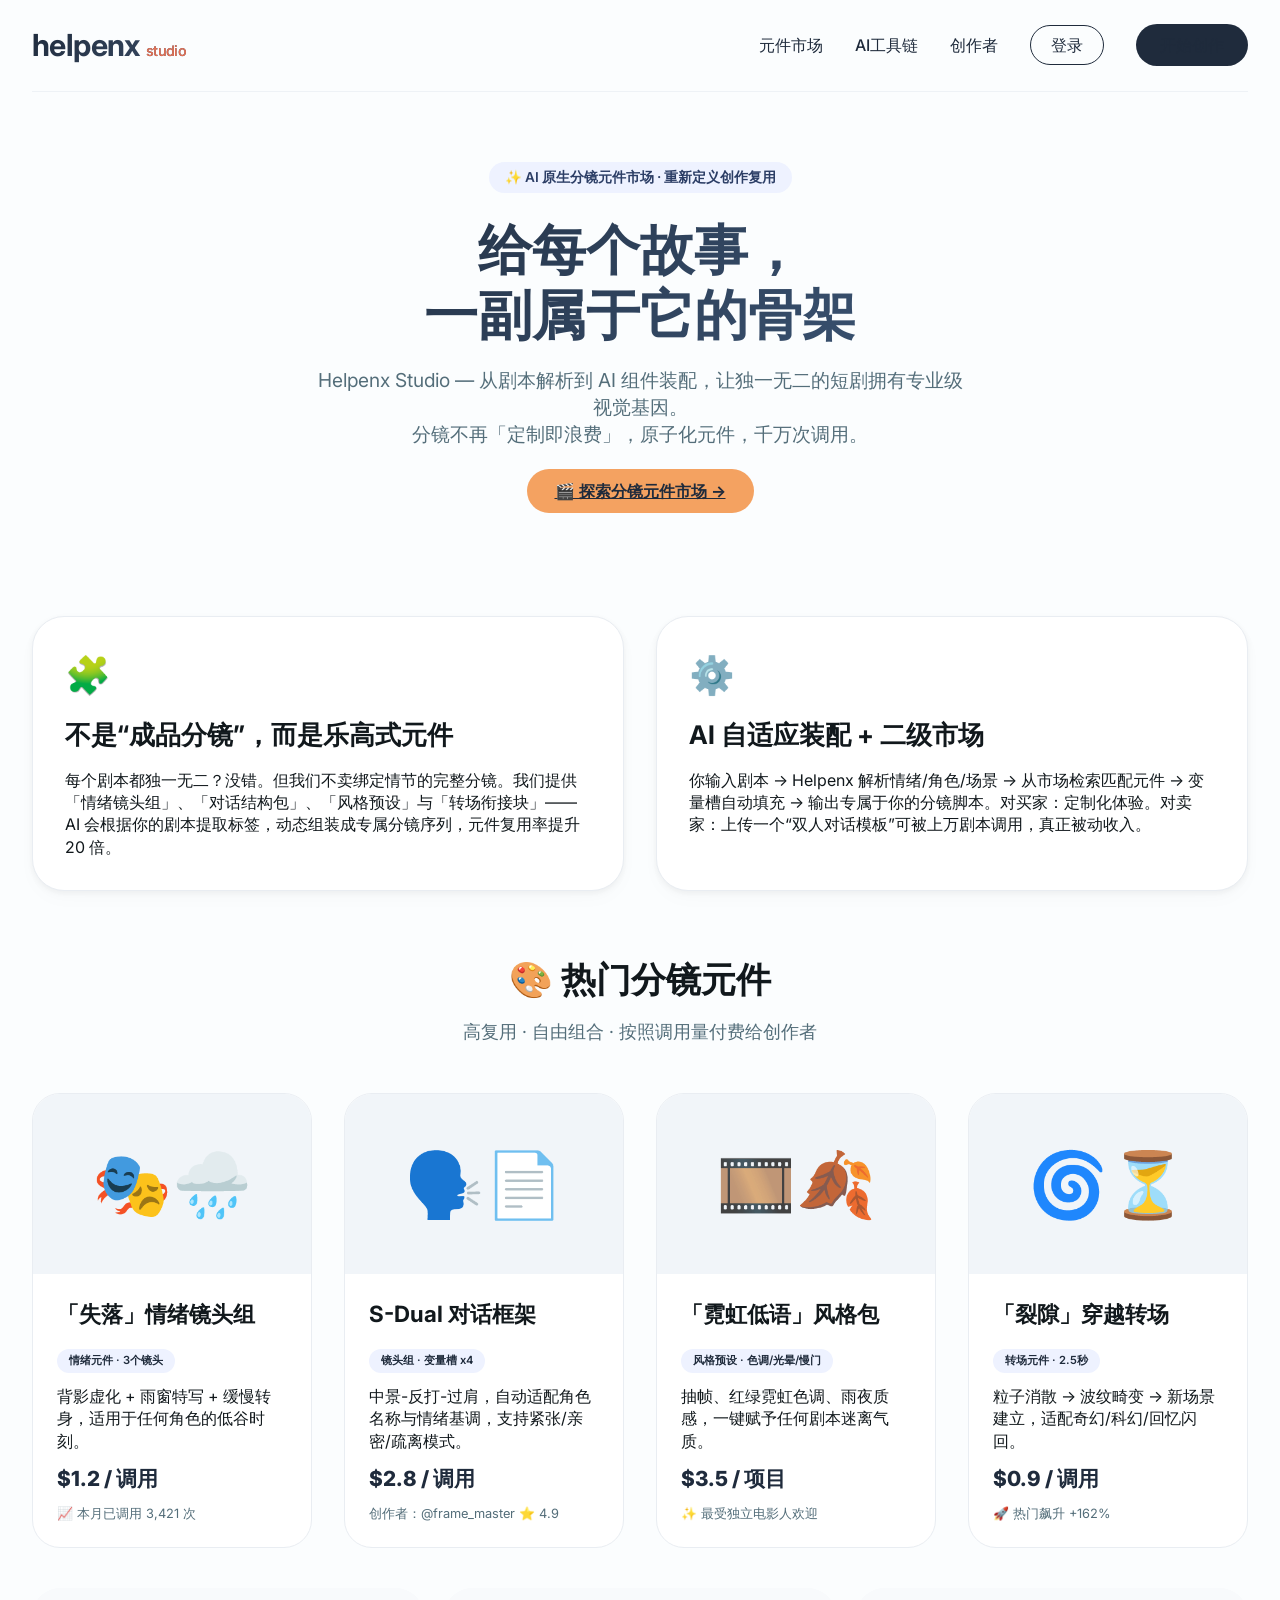
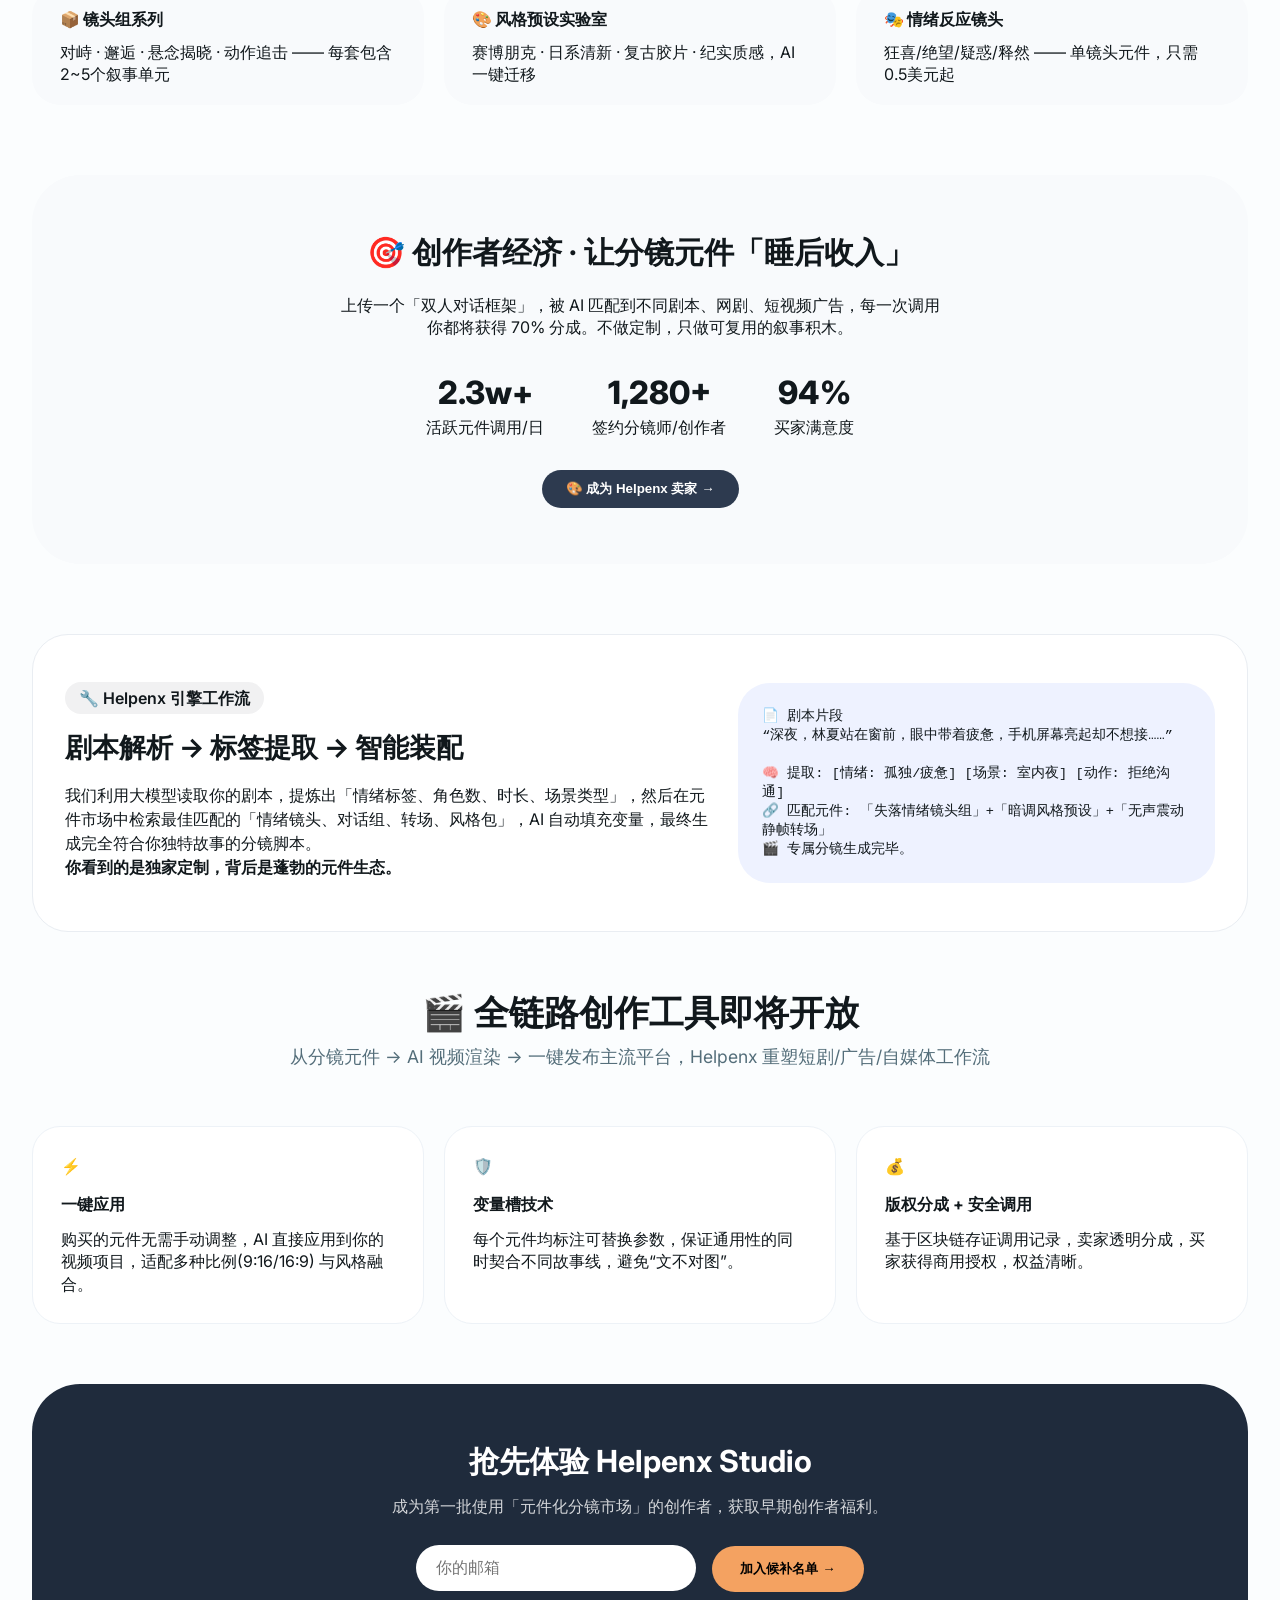
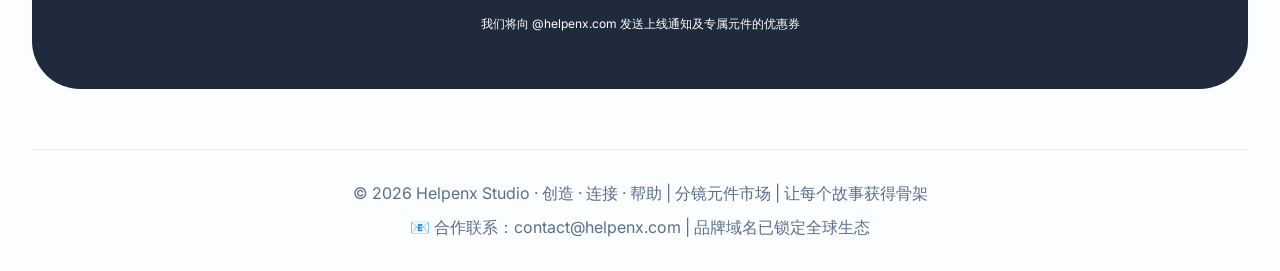
==== docs/index.html @ 822deff5 "重新布局" ====
<!DOCTYPE html>
<html lang="zh-CN">

<head>
    <meta charset="UTF-8">
    <meta name="viewport" content="width=device-width, initial-scale=1.0, viewport-fit=cover">
    <title>Helpenx Studio · 分镜元件市场 | AI视频全链路平台</title>
    <!-- Google Fonts & 简洁重置 -->
    <link
        href="https://fonts.googleapis.com/css2?family=Inter:opsz,wght@14..32,300;14..32,400;14..32,500;14..32,600;14..32,700;14..32,800&display=swap"
        rel="stylesheet">
    <style>
        * {
            margin: 0;
            padding: 0;
            box-sizing: border-box;
        }

        body {
            font-family: 'Inter', sans-serif;
            background-color: #fbfdfe;
            color: #11181c;
            line-height: 1.4;
            scroll-behavior: smooth;
        }

        /* 品牌色系: 深邃科技 + 亲和暖色点缀 */
        :root {
            --primary: #1f2b3c;
            /* 深岩蓝 - 稳重技术感 */
            --primary-light: #2d3a4f;
            --accent: #f4a261;
            /* 暖橙 - 帮助/创造力 */
            --accent-dark: #e76f51;
            --gray-bg: #f8fafc;
            --card-border: #e9edf2;
            --text-muted: #546e7a;
        }

        .container {
            max-width: 1280px;
            margin: 0 auto;
            padding: 0 32px;
        }

        /* header 导航 */
        .navbar {
            padding: 24px 0;
            display: flex;
            justify-content: space-between;
            align-items: center;
            flex-wrap: wrap;
            gap: 20px;
            border-bottom: 1px solid #eef2f6;
        }

        .logo h1 {
            font-size: 1.9rem;
            font-weight: 700;
            letter-spacing: -0.02em;
            background: linear-gradient(135deg, #1f2b3c 0%, #3a4c66 100%);
            background-clip: text;
            -webkit-background-clip: text;
            color: transparent;
        }

        .logo span {
            font-size: 0.9rem;
            font-weight: 500;
            color: var(--accent-dark);
            margin-left: 6px;
        }

        .nav-links {
            display: flex;
            gap: 32px;
            align-items: center;
        }

        .nav-links a {
            text-decoration: none;
            color: var(--primary);
            font-weight: 500;
            transition: 0.2s;
        }

        .nav-links a:hover {
            color: var(--accent);
        }

        .btn-outline {
            border: 1.5px solid var(--primary);
            background: transparent;
            padding: 8px 20px;
            border-radius: 60px;
            font-weight: 600;
            transition: 0.2s;
        }

        .btn-outline:hover {
            background: var(--primary);
            color: white;
            border-color: var(--primary);
        }

        .btn-primary {
            background: var(--primary);
            color: white;
            border: none;
            padding: 10px 24px;
            border-radius: 60px;
            font-weight: 600;
            cursor: pointer;
            transition: 0.2s;
            text-decoration: none;
            display: inline-block;
        }

        .btn-primary:hover {
            background: var(--primary-light);
            transform: translateY(-2px);
        }

        .btn-accent {
            background: var(--accent);
            color: #1f2b3c;
            border: none;
            padding: 12px 28px;
            border-radius: 40px;
            font-weight: 700;
            cursor: pointer;
            transition: 0.2s;
        }

        .btn-accent:hover {
            background: var(--accent-dark);
            color: white;
        }

        /* hero 区域 */
        .hero {
            padding: 70px 0 50px;
            text-align: center;
        }

        .hero h2 {
            font-size: 3.4rem;
            font-weight: 800;
            line-height: 1.2;
            max-width: 900px;
            margin: 0 auto 20px;
            background: linear-gradient(135deg, #1f2b3c, #3f5a7c);
            background-clip: text;
            -webkit-background-clip: text;
            color: transparent;
        }

        .hero p {
            font-size: 1.2rem;
            color: var(--text-muted);
            max-width: 650px;
            margin: 0 auto 32px;
        }

        .hero-badge {
            background: #eef2ff;
            color: #2c3e66;
            display: inline-block;
            border-radius: 100px;
            padding: 6px 16px;
            font-size: 0.85rem;
            font-weight: 600;
            margin-bottom: 24px;
        }

        /* 两大关键说明卡片 */
        .concept {
            display: flex;
            gap: 32px;
            margin: 64px 0;
            flex-wrap: wrap;
        }

        .concept-card {
            flex: 1;
            background: white;
            border-radius: 32px;
            padding: 32px;
            box-shadow: 0 8px 20px rgba(0, 0, 0, 0.02), 0 2px 6px rgba(0, 0, 0, 0.05);
            border: 1px solid var(--card-border);
        }

        .concept-card h3 {
            font-size: 1.6rem;
            margin-bottom: 16px;
            font-weight: 700;
        }

        .concept-icon {
            font-size: 2.3rem;
            margin-bottom: 16px;
        }

        /* 分镜元件市场 */
        .section-title {
            font-size: 2.2rem;
            font-weight: 700;
            margin: 56px 0 16px;
            text-align: center;
        }

        .section-sub {
            text-align: center;
            color: var(--text-muted);
            margin-bottom: 48px;
            font-size: 1.1rem;
        }

        .market-grid {
            display: grid;
            grid-template-columns: repeat(auto-fill, minmax(280px, 1fr));
            gap: 32px;
            margin: 40px 0;
        }

        .element-card {
            background: white;
            border-radius: 28px;
            border: 1px solid var(--card-border);
            transition: all 0.25s ease;
            overflow: hidden;
        }

        .element-card:hover {
            transform: translateY(-6px);
            box-shadow: 0 20px 35px -12px rgba(0, 0, 0, 0.1);
        }

        .card-img {
            background: #f1f5f9;
            height: 180px;
            display: flex;
            align-items: center;
            justify-content: center;
            font-size: 4rem;
            color: #2c3e66;
        }

        .card-content {
            padding: 24px;
        }

        .card-content h4 {
            font-size: 1.4rem;
            font-weight: 700;
            margin-bottom: 8px;
        }

        .tag {
            background: #eef2ff;
            color: #1f2b3c;
            font-size: 0.7rem;
            border-radius: 40px;
            padding: 4px 12px;
            display: inline-block;
            margin: 12px 0 12px 0;
            font-weight: 600;
        }

        .price {
            font-weight: 800;
            font-size: 1.3rem;
            color: var(--primary);
            margin: 12px 0;
        }

        .usage {
            font-size: 0.8rem;
            color: var(--text-muted);
            display: flex;
            align-items: center;
            gap: 8px;
        }

        /* 创作者经济 */
        .creator-section {
            background: var(--gray-bg);
            border-radius: 48px;
            padding: 56px 48px;
            margin: 70px 0;
            text-align: center;
        }

        .stats {
            display: flex;
            justify-content: center;
            gap: 48px;
            margin: 32px 0;
            flex-wrap: wrap;
        }

        .stat-item h3 {
            font-size: 2rem;
            font-weight: 800;
        }

        /* 邮件表单 */
        .waitlist {
            background: var(--primary);
            color: white;
            border-radius: 48px;
            padding: 56px 40px;
            text-align: center;
            margin: 60px 0;
        }

        .waitlist input {
            padding: 14px 20px;
            border-radius: 60px;
            border: none;
            width: 280px;
            max-width: 70%;
            margin-right: 12px;
            font-size: 1rem;
        }

        .waitlist button {
            background: var(--accent);
            border: none;
            padding: 14px 28px;
            border-radius: 60px;
            font-weight: bold;
            cursor: pointer;
        }

        footer {
            border-top: 1px solid #e2e8f0;
            padding: 32px 0;
            text-align: center;
            color: #5b6e8c;
        }

        @media (max-width: 780px) {
            .container {
                padding: 0 20px;
            }

            .hero h2 {
                font-size: 2.2rem;
            }

            .navbar {
                flex-direction: column;
            }

            .concept {
                flex-direction: column;
            }
        }
    </style>
</head>

<body>

    <div class="container">
        <!-- 导航栏 -->
        <div class="navbar">
            <div class="logo">
                <h1>helpenx<span>studio</span></h1>
            </div>
            <div class="nav-links">
                <a href="./market.html">元件市场</a>
                <a href="#">AI工具链</a>
                <a href="./seller.html">创作者</a>
                <a href="#" class="btn-outline">登录</a>
                <a href="#" class="btn-primary">开始创作</a>
            </div>
        </div>

        <!-- Hero 主视觉 体现品牌理念“给每个故事骨架” -->
        <div class="hero">
            <div class="hero-badge">✨ AI 原生分镜元件市场 · 重新定义创作复用</div>
            <h2>给每个故事，<br>一副属于它的骨架</h2>
            <p>Helpenx Studio — 从剧本解析到 AI 组件装配，让独一无二的短剧拥有专业级视觉基因。<br>分镜不再「定制即浪费」，原子化元件，千万次调用。</p>
            <a href="#" class="btn-accent">🎬 探索分镜元件市场 →</a>
        </div>

        <!-- 核心理念解答：解决“剧本不同分镜无用”的疑虑 -->
        <div class="concept">
            <div class="concept-card">
                <div class="concept-icon">🧩</div>
                <h3>不是“成品分镜”，而是乐高式元件</h3>
                <p>每个剧本都独一无二？没错。但我们不卖绑定情节的完整分镜。我们提供「情绪镜头组」、「对话结构包」、「风格预设」与「转场衔接块」—— AI 会根据你的剧本提取标签，动态组装成专属分镜序列，元件复用率提升
                    20 倍。</p>
            </div>
            <div class="concept-card">
                <div class="concept-icon">⚙️</div>
                <h3>AI 自适应装配 + 二级市场</h3>
                <p>你输入剧本 → Helpenx 解析情绪/角色/场景 → 从市场检索匹配元件 → 变量槽自动填充 →
                    输出专属于你的分镜脚本。对买家：定制化体验。对卖家：上传一个“双人对话模板”可被上万剧本调用，真正被动收入。</p>
            </div>
        </div>

        <!-- 分镜元件市场精选 -->
        <div class="section-title">🎨 热门分镜元件</div>
        <div class="section-sub">高复用 · 自由组合 · 按照调用量付费给创作者</div>

        <div class="market-grid">
            <!-- 情绪镜头 失落 -->
            <div class="element-card">
                <div class="card-img">🎭🌧️</div>
                <div class="card-content">
                    <h4>「失落」情绪镜头组</h4>
                    <div class="tag">情绪元件 · 3个镜头</div>
                    <p>背影虚化 + 雨窗特写 + 缓慢转身，适用于任何角色的低谷时刻。</p>
                    <div class="price">$1.2 / 调用</div>
                    <div class="usage">📈 本月已调用 3,421 次</div>
                </div>
            </div>
            <!-- 双人对话骨架 -->
            <div class="element-card">
                <div class="card-img">🗣️📄</div>
                <div class="card-content">
                    <h4>S-Dual 对话框架</h4>
                    <div class="tag">镜头组 · 变量槽 x4</div>
                    <p>中景-反打-过肩，自动适配角色名称与情绪基调，支持紧张/亲密/疏离模式。</p>
                    <div class="price">$2.8 / 调用</div>
                    <div class="usage">创作者：@frame_master ⭐ 4.9</div>
                </div>
            </div>
            <!-- 王家卫风格预设 -->
            <div class="element-card">
                <div class="card-img">🎞️🍂</div>
                <div class="card-content">
                    <h4>「霓虹低语」风格包</h4>
                    <div class="tag">风格预设 · 色调/光晕/慢门</div>
                    <p>抽帧、红绿霓虹色调、雨夜质感，一键赋予任何剧本迷离气质。</p>
                    <div class="price">$3.5 / 项目</div>
                    <div class="usage">✨ 最受独立电影人欢迎</div>
                </div>
            </div>
            <!-- 时空穿越转场 -->
            <div class="element-card">
                <div class="card-img">🌀⏳</div>
                <div class="card-content">
                    <h4>「裂隙」穿越转场</h4>
                    <div class="tag">转场元件 · 2.5秒</div>
                    <p>粒子消散 → 波纹畸变 → 新场景建立，适配奇幻/科幻/回忆闪回。</p>
                    <div class="price">$0.9 / 调用</div>
                    <div class="usage">🚀 热门飙升 +162%</div>
                </div>
            </div>
        </div>

        <!-- 更多分类展示：镜头库 + 组合拳 -->
        <div style="display: flex; justify-content: space-between; flex-wrap: wrap; gap: 20px; margin: 30px 0 20px;">
            <div style="background: #f8fafc; border-radius: 28px; padding: 20px 28px; flex:1;">
                <span style="font-weight: 800;">📦 镜头组系列</span>
                <p style="margin-top: 10px;">对峙 · 邂逅 · 悬念揭晓 · 动作追击 —— 每套包含2~5个叙事单元</p>
            </div>
            <div style="background: #f8fafc; border-radius: 28px; padding: 20px 28px; flex:1;">
                <span style="font-weight: 800;">🎨 风格预设实验室</span>
                <p style="margin-top: 10px;">赛博朋克 · 日系清新 · 复古胶片 · 纪实质感，AI 一键迁移</p>
            </div>
            <div style="background: #f8fafc; border-radius: 28px; padding: 20px 28px; flex:1;">
                <span style="font-weight: 800;">🎭 情绪反应镜头</span>
                <p style="margin-top: 10px;">狂喜/绝望/疑惑/释然 —— 单镜头元件，只需0.5美元起</p>
            </div>
        </div>

        <!-- 创作者经济 & 被动收入 -->
        <div class="creator-section">
            <h3 style="font-size: 1.9rem;">🎯 创作者经济 · 让分镜元件「睡后收入」</h3>
            <p style="max-width: 600px; margin: 20px auto;">上传一个「双人对话框架」，被 AI 匹配到不同剧本、网剧、短视频广告，每一次调用你都将获得 70%
                分成。不做定制，只做可复用的叙事积木。</p>
            <div class="stats">
                <div class="stat-item">
                    <h3>2.3w+</h3>
                    <p>活跃元件调用/日</p>
                </div>
                <div class="stat-item">
                    <h3>1,280+</h3>
                    <p>签约分镜师/创作者</p>
                </div>
                <div class="stat-item">
                    <h3>94%</h3>
                    <p>买家满意度</p>
                </div>
            </div>
            <button class="btn-primary" style="background: #2d3a4f;" onclick="alert('👉 即将开放入驻平台，欢迎提前加入等待名单')">🎨 成为
                Helpenx 卖家 →</button>
        </div>

        <!-- 技术流程亮点说明：AI如何装配？-->
        <div
            style="background: white; border-radius: 36px; border: 1px solid var(--card-border); padding: 48px 32px; margin: 40px 0;">
            <div style="display: flex; gap: 30px; flex-wrap: wrap; align-items: center;">
                <div style="flex: 1.2;">
                    <span style="background: #1f2b3c10; padding: 6px 14px; border-radius: 40px; font-weight: 600;">🔧
                        Helpenx 引擎工作流</span>
                    <h3 style="font-size: 1.7rem; margin: 20px 0 16px;">剧本解析 → 标签提取 → 智能装配</h3>
                    <p style="line-height: 1.5;">我们利用大模型读取你的剧本，提炼出「情绪标签、角色数、时长、场景类型」，然后在元件市场中检索最佳匹配的「情绪镜头、对话组、转场、风格包」，AI
                        自动填充变量，最终生成完全符合你独特故事的分镜脚本。 <br><strong>你看到的是独家定制，背后是蓬勃的元件生态。</strong></p>
                </div>
                <div
                    style="flex: 0.8; background: #eef2ff; border-radius: 32px; padding: 24px; font-family: monospace; font-size: 0.85rem;">
                    📄 剧本片段 <br>
                    “深夜，林夏站在窗前，眼中带着疲惫，手机屏幕亮起却不想接……”<br><br>
                    🧠 提取: [情绪: 孤独/疲惫] [场景: 室内夜] [动作: 拒绝沟通]<br>
                    🔗 匹配元件: 「失落情绪镜头组」+「暗调风格预设」+「无声震动静帧转场」<br>
                    🎬 专属分镜生成完毕。
                </div>
            </div>
        </div>

        <!-- 分镜市场交易 + 二级市场机制说明 -->
        <div style="text-align: center; margin: 20px 0 0px;">
            <h3 class="section-title" style="margin-bottom: 8px;">🎬 全链路创作工具即将开放</h3>
            <p class="section-sub">从分镜元件 → AI 视频渲染 → 一键发布主流平台，Helpenx 重塑短剧/广告/自媒体工作流</p>
        </div>

        <!-- 三大独特优势 -->
        <div style="display: flex; gap: 20px; flex-wrap: wrap; margin: 56px 0 20px;">
            <div style="flex:1; background:white; border-radius: 28px; padding: 28px; border:1px solid #edf2f7;">
                <div>⚡️</div>
                <h4 style="margin: 16px 0 12px;">一键应用</h4>
                <p>购买的元件无需手动调整，AI 直接应用到你的视频项目，适配多种比例(9:16/16:9) 与风格融合。</p>
            </div>
            <div style="flex:1; background:white; border-radius: 28px; padding: 28px; border:1px solid #edf2f7;">
                <div>🛡️</div>
                <h4 style="margin: 16px 0 12px;">变量槽技术</h4>
                <p>每个元件均标注可替换参数，保证通用性的同时契合不同故事线，避免“文不对图”。</p>
            </div>
            <div style="flex:1; background:white; border-radius: 28px; padding: 28px; border:1px solid #edf2f7;">
                <div>💰</div>
                <h4 style="margin: 16px 0 12px;">版权分成 + 安全调用</h4>
                <p>基于区块链存证调用记录，卖家透明分成，买家获得商用授权，权益清晰。</p>
            </div>
        </div>

        <!-- 等待名单 + 品牌号召 -->
        <div class="waitlist">
            <h3 style="font-size: 1.9rem; margin-bottom: 12px;">抢先体验 Helpenx Studio</h3>
            <p style="margin-bottom: 28px; opacity: 0.8;">成为第一批使用「元件化分镜市场」的创作者，获取早期创作者福利。</p>
            <div>
                <input type="email" placeholder="你的邮箱" id="waitlistEmail">
                <button onclick="submitWaitlist()">加入候补名单 →</button>
            </div>
            <p style="font-size: 0.75rem; margin-top: 24px;">我们将向 @helpenx.com 发送上线通知及专属元件的优惠券</p>
        </div>

        <footer>
            <p>© 2026 Helpenx Studio · 创造 · 连接 · 帮助 | 分镜元件市场 | 让每个故事获得骨架</p>
            <p style="margin-top: 12px;">📧 合作联系：contact@helpenx.com | 品牌域名已锁定全球生态</p>
        </footer>
    </div>

    <script>
        function submitWaitlist() {
            const email = document.getElementById('waitlistEmail').value;
            if (!email || !email.includes('@')) {
                alert('请输入有效的邮箱地址，我们将会发送早期访问邀请。');
                return;
            }
            // 模拟提交到 waitlist 后端 (示意)
            alert(`🎉 感谢加入，${email}！ Helpenx 团队会第一时间通知您分镜市场上线。`);
            // 实际可以集成 formspree / supabase，此处仅演示品牌交互
            document.getElementById('waitlistEmail').value = '';
        }

        // 简单控制台品牌展示
        console.log("Helpenx Studio — 分镜元件品牌官网 | 元件复用变革AI视频");
    </script>
</body>

</html>
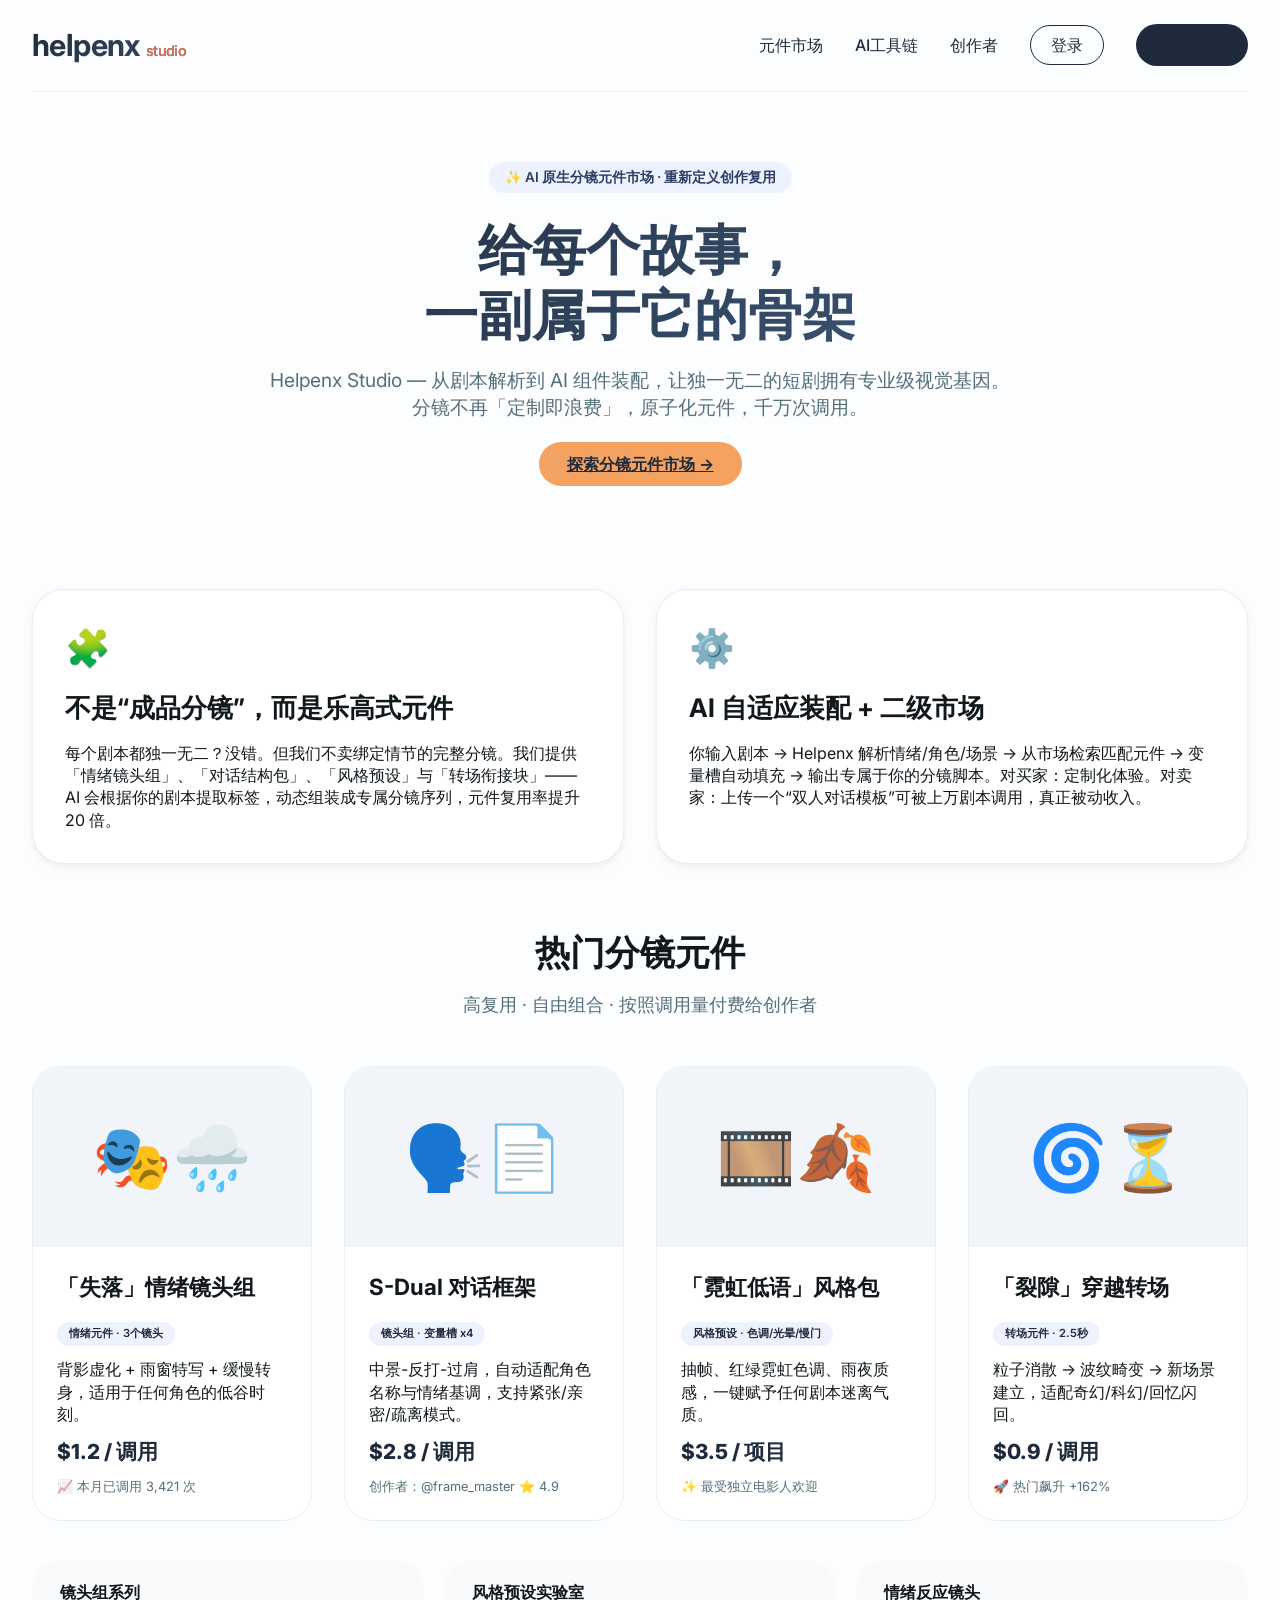
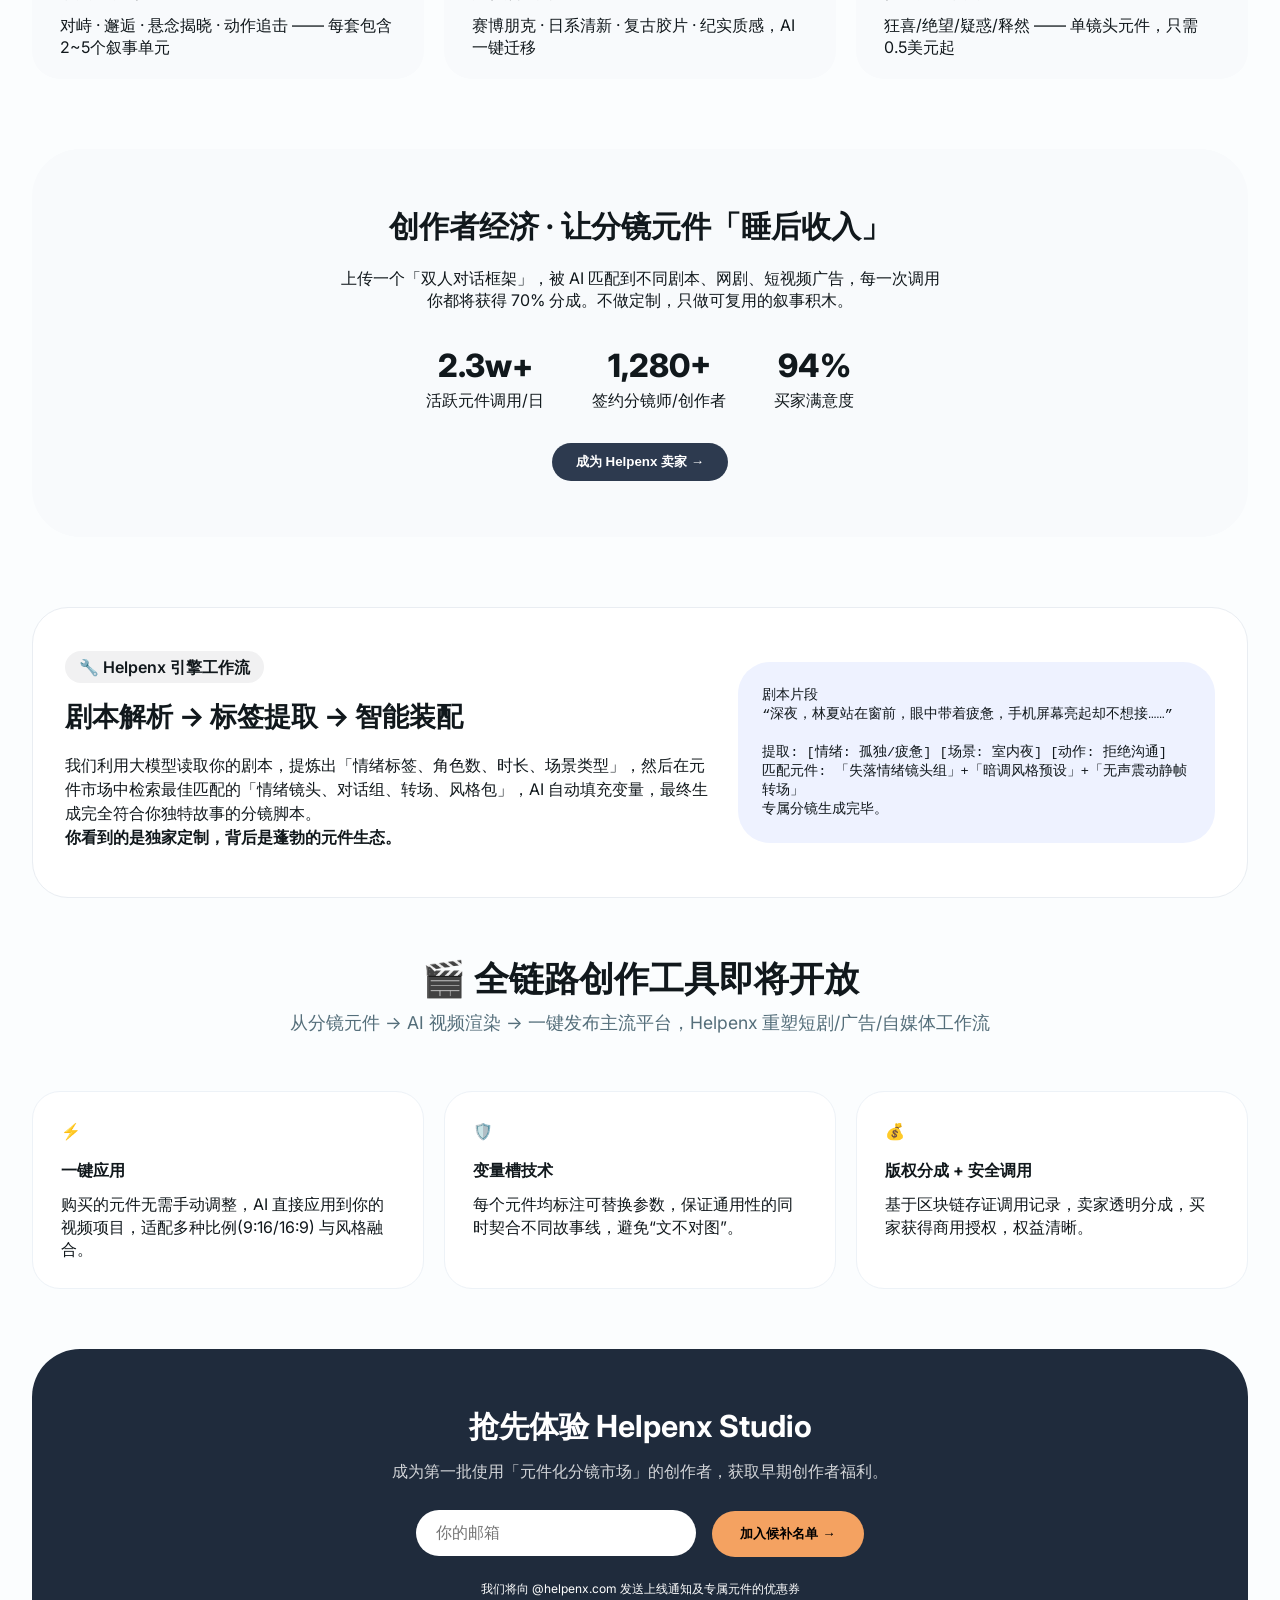
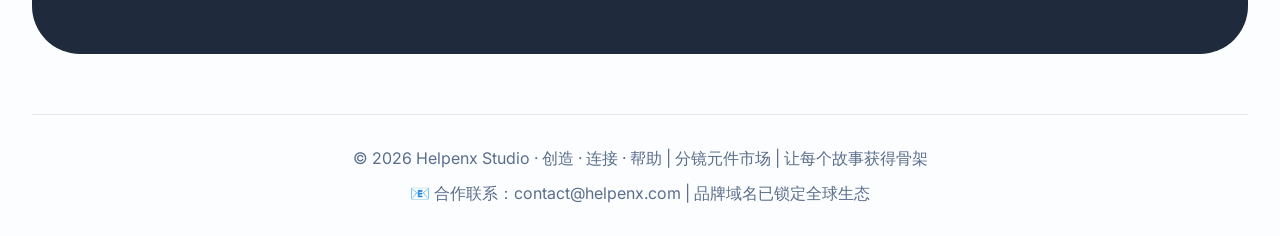
==== commit 12d1714c: "优化" ====
--- a/docs/index.html
+++ b/docs/index.html
@@ -158,7 +158,7 @@
         .hero p {
             font-size: 1.2rem;
             color: var(--text-muted);
-            max-width: 650px;
+            max-width: 800px;
             margin: 0 auto 32px;
         }
 
@@ -382,7 +382,7 @@
             <div class="hero-badge">✨ AI 原生分镜元件市场 · 重新定义创作复用</div>
             <h2>给每个故事，<br>一副属于它的骨架</h2>
             <p>Helpenx Studio — 从剧本解析到 AI 组件装配，让独一无二的短剧拥有专业级视觉基因。<br>分镜不再「定制即浪费」，原子化元件，千万次调用。</p>
-            <a href="#" class="btn-accent">🎬 探索分镜元件市场 →</a>
+            <a href="#" class="btn-accent">探索分镜元件市场 →</a>
         </div>
 
         <!-- 核心理念解答：解决“剧本不同分镜无用”的疑虑 -->
@@ -402,7 +402,7 @@
         </div>
 
         <!-- 分镜元件市场精选 -->
-        <div class="section-title">🎨 热门分镜元件</div>
+        <div class="section-title">热门分镜元件</div>
         <div class="section-sub">高复用 · 自由组合 · 按照调用量付费给创作者</div>
 
         <div class="market-grid">
@@ -455,22 +455,22 @@
         <!-- 更多分类展示：镜头库 + 组合拳 -->
         <div style="display: flex; justify-content: space-between; flex-wrap: wrap; gap: 20px; margin: 30px 0 20px;">
             <div style="background: #f8fafc; border-radius: 28px; padding: 20px 28px; flex:1;">
-                <span style="font-weight: 800;">📦 镜头组系列</span>
+                <span style="font-weight: 800;">镜头组系列</span>
                 <p style="margin-top: 10px;">对峙 · 邂逅 · 悬念揭晓 · 动作追击 —— 每套包含2~5个叙事单元</p>
             </div>
             <div style="background: #f8fafc; border-radius: 28px; padding: 20px 28px; flex:1;">
-                <span style="font-weight: 800;">🎨 风格预设实验室</span>
+                <span style="font-weight: 800;">风格预设实验室</span>
                 <p style="margin-top: 10px;">赛博朋克 · 日系清新 · 复古胶片 · 纪实质感，AI 一键迁移</p>
             </div>
             <div style="background: #f8fafc; border-radius: 28px; padding: 20px 28px; flex:1;">
-                <span style="font-weight: 800;">🎭 情绪反应镜头</span>
+                <span style="font-weight: 800;">情绪反应镜头</span>
                 <p style="margin-top: 10px;">狂喜/绝望/疑惑/释然 —— 单镜头元件，只需0.5美元起</p>
             </div>
         </div>
 
         <!-- 创作者经济 & 被动收入 -->
         <div class="creator-section">
-            <h3 style="font-size: 1.9rem;">🎯 创作者经济 · 让分镜元件「睡后收入」</h3>
+            <h3 style="font-size: 1.9rem;">创作者经济 · 让分镜元件「睡后收入」</h3>
             <p style="max-width: 600px; margin: 20px auto;">上传一个「双人对话框架」，被 AI 匹配到不同剧本、网剧、短视频广告，每一次调用你都将获得 70%
                 分成。不做定制，只做可复用的叙事积木。</p>
             <div class="stats">
@@ -487,7 +487,7 @@
                     <p>买家满意度</p>
                 </div>
             </div>
-            <button class="btn-primary" style="background: #2d3a4f;" onclick="alert('👉 即将开放入驻平台，欢迎提前加入等待名单')">🎨 成为
+            <button class="btn-primary" style="background: #2d3a4f;" onclick="alert('👉 即将开放入驻平台，欢迎提前加入等待名单')">成为
                 Helpenx 卖家 →</button>
         </div>
 
@@ -504,11 +504,11 @@
                 </div>
                 <div
                     style="flex: 0.8; background: #eef2ff; border-radius: 32px; padding: 24px; font-family: monospace; font-size: 0.85rem;">
-                    📄 剧本片段 <br>
+                    剧本片段 <br>
                     “深夜，林夏站在窗前，眼中带着疲惫，手机屏幕亮起却不想接……”<br><br>
-                    🧠 提取: [情绪: 孤独/疲惫] [场景: 室内夜] [动作: 拒绝沟通]<br>
-                    🔗 匹配元件: 「失落情绪镜头组」+「暗调风格预设」+「无声震动静帧转场」<br>
-                    🎬 专属分镜生成完毕。
+                    提取: [情绪: 孤独/疲惫] [场景: 室内夜] [动作: 拒绝沟通]<br>
+                    匹配元件: 「失落情绪镜头组」+「暗调风格预设」+「无声震动静帧转场」<br>
+                    专属分镜生成完毕。
                 </div>
             </div>
         </div>
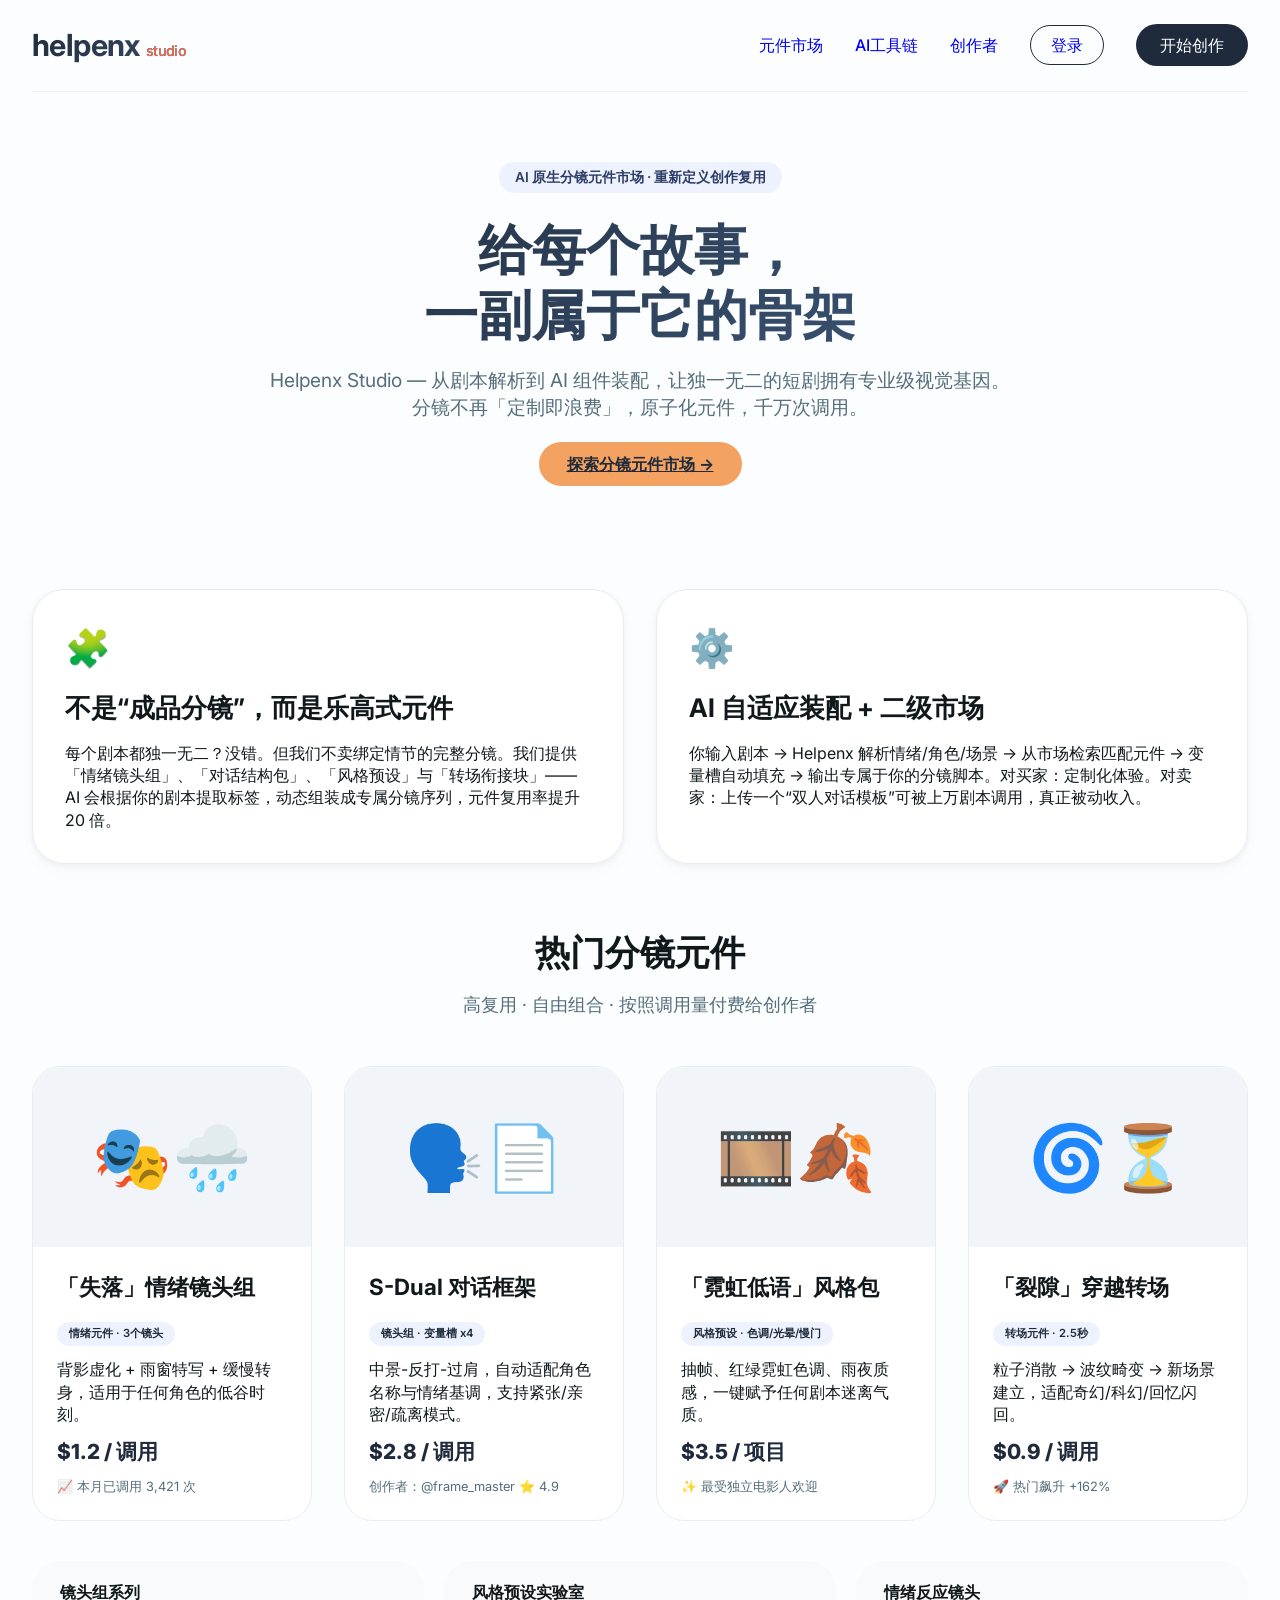
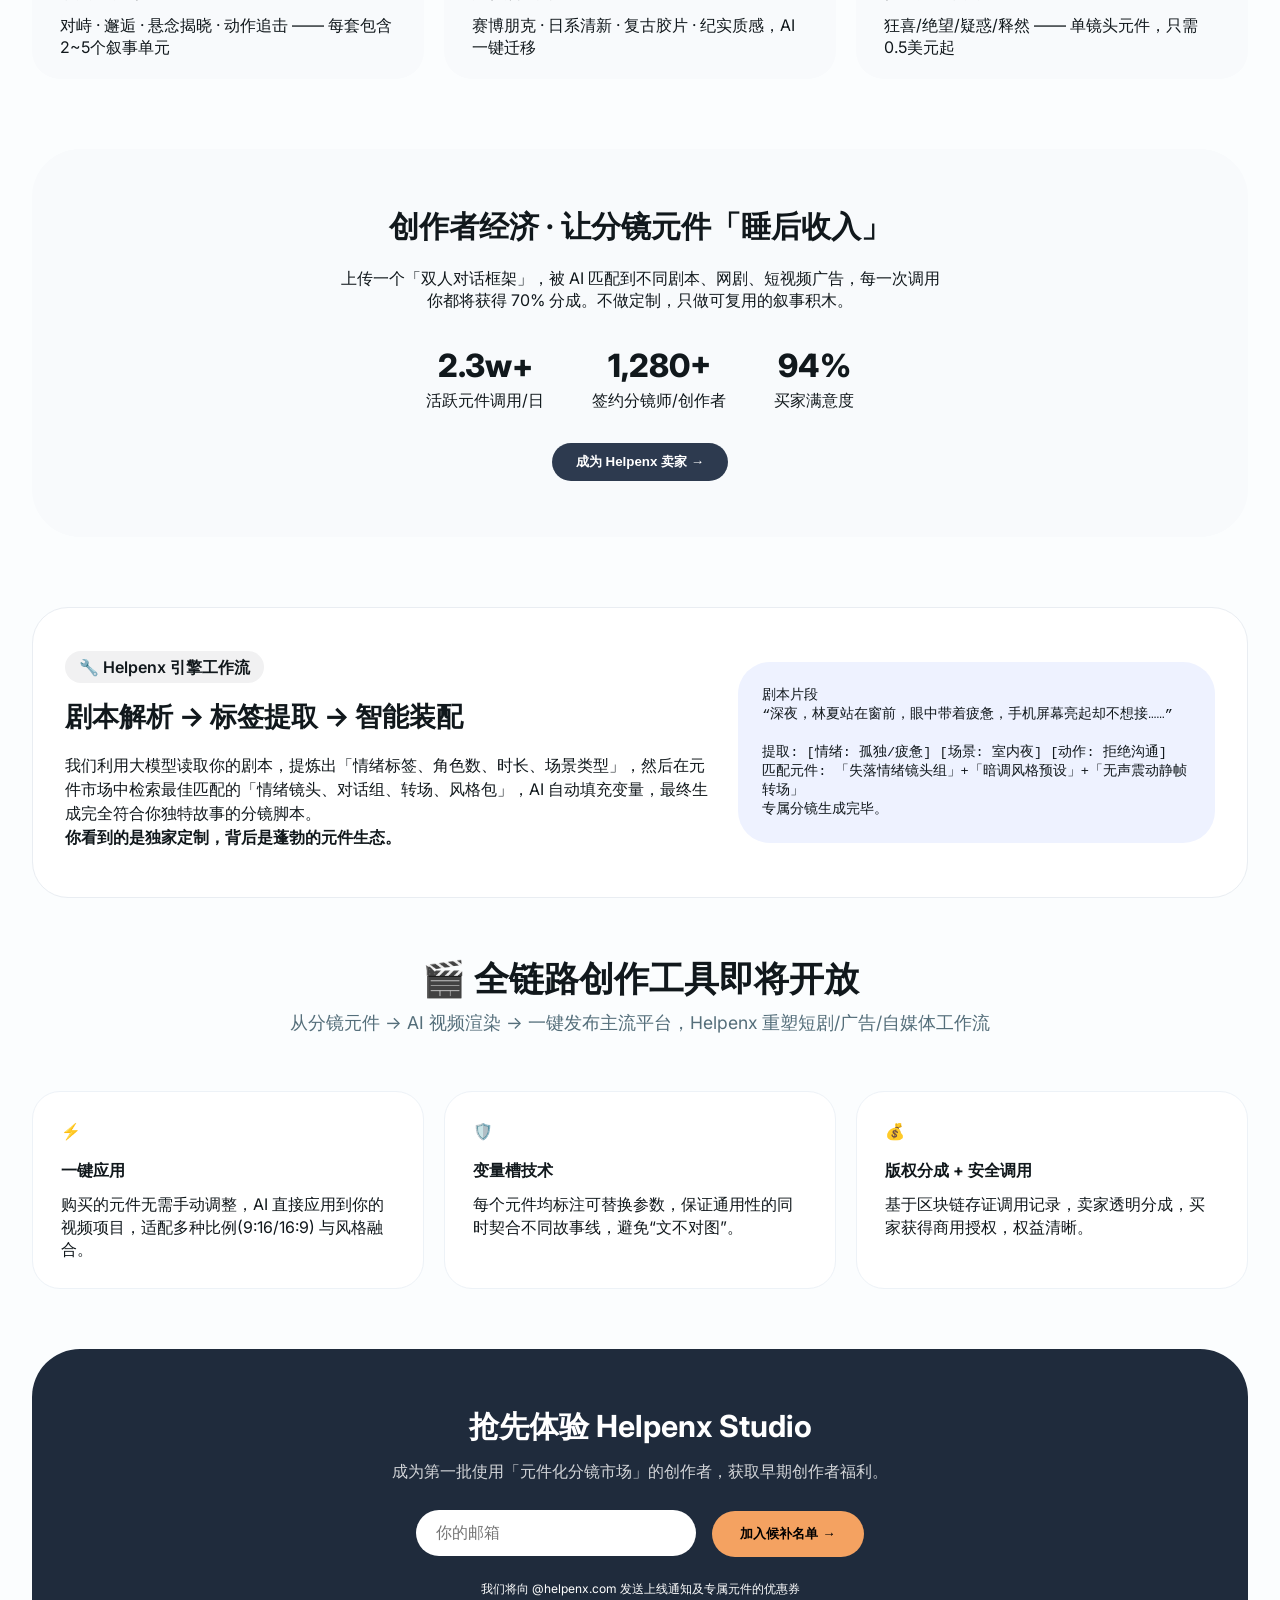
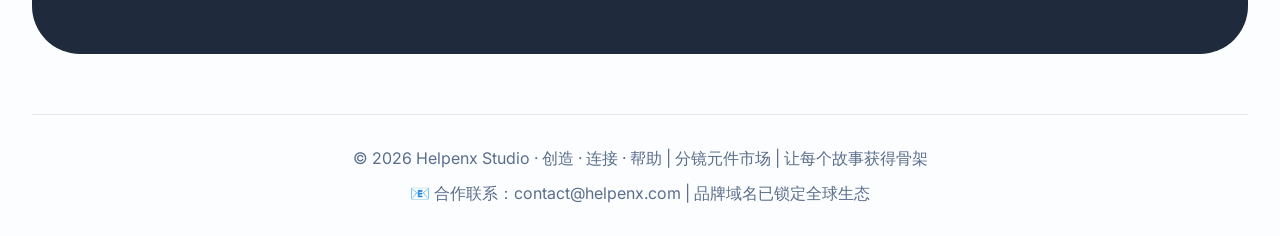
==== commit 2ccb4e9b: "优化" ====
--- a/docs/index.html
+++ b/docs/index.html
@@ -79,7 +79,6 @@
 
         .nav-links a {
             text-decoration: none;
-            color: var(--primary);
             font-weight: 500;
             transition: 0.2s;
         }
@@ -379,10 +378,10 @@
 
         <!-- Hero 主视觉 体现品牌理念“给每个故事骨架” -->
         <div class="hero">
-            <div class="hero-badge">✨ AI 原生分镜元件市场 · 重新定义创作复用</div>
+            <div class="hero-badge">AI 原生分镜元件市场 · 重新定义创作复用</div>
             <h2>给每个故事，<br>一副属于它的骨架</h2>
             <p>Helpenx Studio — 从剧本解析到 AI 组件装配，让独一无二的短剧拥有专业级视觉基因。<br>分镜不再「定制即浪费」，原子化元件，千万次调用。</p>
-            <a href="#" class="btn-accent">探索分镜元件市场 →</a>
+            <a href="./market.html" class="btn-accent">探索分镜元件市场 →</a>
         </div>
 
         <!-- 核心理念解答：解决“剧本不同分镜无用”的疑虑 -->
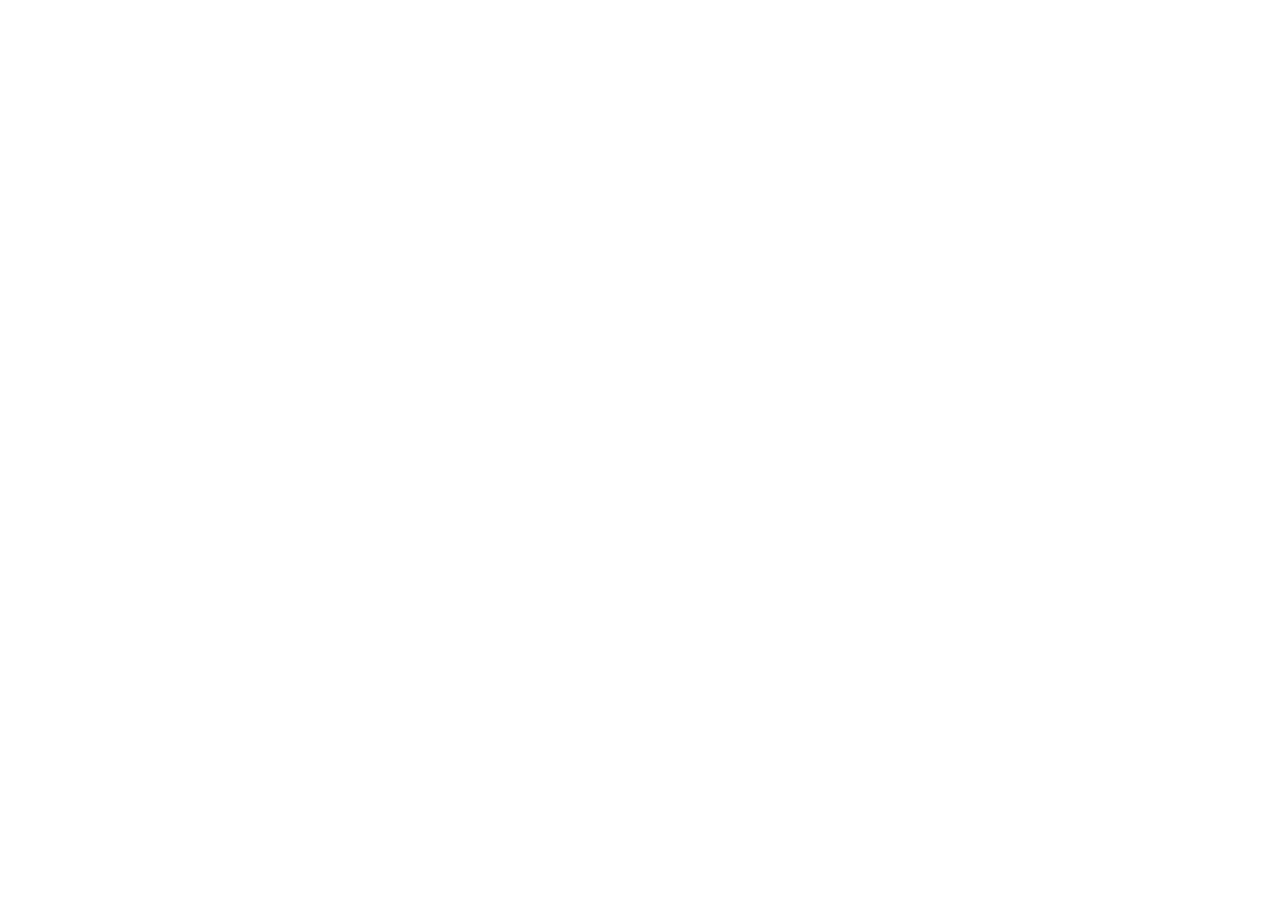
==== commit a0e6b88d: "发布2" ====
--- a/docs/index.html
+++ b/docs/index.html
@@ -1,575 +1,22 @@
-<!DOCTYPE html>
+<!doctype html>
 <html lang="zh-CN">
-
-<head>
-    <meta charset="UTF-8">
-    <meta name="viewport" content="width=device-width, initial-scale=1.0, viewport-fit=cover">
-    <title>Helpenx Studio · 分镜元件市场 | AI视频全链路平台</title>
-    <!-- Google Fonts & 简洁重置 -->
+  <head>
+    <meta charset="UTF-8" />
+    <meta name="viewport" content="width=device-width, initial-scale=1.0, viewport-fit=cover" />
+    <meta name="theme-color" content="#100a1d" />
+    <meta
+      name="description"
+      content="HelpEnx Studio —— 短剧与连贯视频的 AI 生产工作台。全链路编排、任意节点可人工介入、质量与成本可控。平台免费，模型自带密钥。"
+    />
     <link
-        href="https://fonts.googleapis.com/css2?family=Inter:opsz,wght@14..32,300;14..32,400;14..32,500;14..32,600;14..32,700;14..32,800&display=swap"
-        rel="stylesheet">
-    <style>
-        * {
-            margin: 0;
-            padding: 0;
-            box-sizing: border-box;
-        }
-
-        body {
-            font-family: 'Inter', sans-serif;
-            background-color: #fbfdfe;
-            color: #11181c;
-            line-height: 1.4;
-            scroll-behavior: smooth;
-        }
-
-        /* 品牌色系: 深邃科技 + 亲和暖色点缀 */
-        :root {
-            --primary: #1f2b3c;
-            /* 深岩蓝 - 稳重技术感 */
-            --primary-light: #2d3a4f;
-            --accent: #f4a261;
-            /* 暖橙 - 帮助/创造力 */
-            --accent-dark: #e76f51;
-            --gray-bg: #f8fafc;
-            --card-border: #e9edf2;
-            --text-muted: #546e7a;
-        }
-
-        .container {
-            max-width: 1280px;
-            margin: 0 auto;
-            padding: 0 32px;
-        }
-
-        /* header 导航 */
-        .navbar {
-            padding: 24px 0;
-            display: flex;
-            justify-content: space-between;
-            align-items: center;
-            flex-wrap: wrap;
-            gap: 20px;
-            border-bottom: 1px solid #eef2f6;
-        }
-
-        .logo h1 {
-            font-size: 1.9rem;
-            font-weight: 700;
-            letter-spacing: -0.02em;
-            background: linear-gradient(135deg, #1f2b3c 0%, #3a4c66 100%);
-            background-clip: text;
-            -webkit-background-clip: text;
-            color: transparent;
-        }
-
-        .logo span {
-            font-size: 0.9rem;
-            font-weight: 500;
-            color: var(--accent-dark);
-            margin-left: 6px;
-        }
-
-        .nav-links {
-            display: flex;
-            gap: 32px;
-            align-items: center;
-        }
-
-        .nav-links a {
-            text-decoration: none;
-            font-weight: 500;
-            transition: 0.2s;
-        }
-
-        .nav-links a:hover {
-            color: var(--accent);
-        }
-
-        .btn-outline {
-            border: 1.5px solid var(--primary);
-            background: transparent;
-            padding: 8px 20px;
-            border-radius: 60px;
-            font-weight: 600;
-            transition: 0.2s;
-        }
-
-        .btn-outline:hover {
-            background: var(--primary);
-            color: white;
-            border-color: var(--primary);
-        }
-
-        .btn-primary {
-            background: var(--primary);
-            color: white;
-            border: none;
-            padding: 10px 24px;
-            border-radius: 60px;
-            font-weight: 600;
-            cursor: pointer;
-            transition: 0.2s;
-            text-decoration: none;
-            display: inline-block;
-        }
-
-        .btn-primary:hover {
-            background: var(--primary-light);
-            transform: translateY(-2px);
-        }
-
-        .btn-accent {
-            background: var(--accent);
-            color: #1f2b3c;
-            border: none;
-            padding: 12px 28px;
-            border-radius: 40px;
-            font-weight: 700;
-            cursor: pointer;
-            transition: 0.2s;
-        }
-
-        .btn-accent:hover {
-            background: var(--accent-dark);
-            color: white;
-        }
-
-        /* hero 区域 */
-        .hero {
-            padding: 70px 0 50px;
-            text-align: center;
-        }
-
-        .hero h2 {
-            font-size: 3.4rem;
-            font-weight: 800;
-            line-height: 1.2;
-            max-width: 900px;
-            margin: 0 auto 20px;
-            background: linear-gradient(135deg, #1f2b3c, #3f5a7c);
-            background-clip: text;
-            -webkit-background-clip: text;
-            color: transparent;
-        }
-
-        .hero p {
-            font-size: 1.2rem;
-            color: var(--text-muted);
-            max-width: 800px;
-            margin: 0 auto 32px;
-        }
-
-        .hero-badge {
-            background: #eef2ff;
-            color: #2c3e66;
-            display: inline-block;
-            border-radius: 100px;
-            padding: 6px 16px;
-            font-size: 0.85rem;
-            font-weight: 600;
-            margin-bottom: 24px;
-        }
-
-        /* 两大关键说明卡片 */
-        .concept {
-            display: flex;
-            gap: 32px;
-            margin: 64px 0;
-            flex-wrap: wrap;
-        }
-
-        .concept-card {
-            flex: 1;
-            background: white;
-            border-radius: 32px;
-            padding: 32px;
-            box-shadow: 0 8px 20px rgba(0, 0, 0, 0.02), 0 2px 6px rgba(0, 0, 0, 0.05);
-            border: 1px solid var(--card-border);
-        }
-
-        .concept-card h3 {
-            font-size: 1.6rem;
-            margin-bottom: 16px;
-            font-weight: 700;
-        }
-
-        .concept-icon {
-            font-size: 2.3rem;
-            margin-bottom: 16px;
-        }
-
-        /* 分镜元件市场 */
-        .section-title {
-            font-size: 2.2rem;
-            font-weight: 700;
-            margin: 56px 0 16px;
-            text-align: center;
-        }
-
-        .section-sub {
-            text-align: center;
-            color: var(--text-muted);
-            margin-bottom: 48px;
-            font-size: 1.1rem;
-        }
-
-        .market-grid {
-            display: grid;
-            grid-template-columns: repeat(auto-fill, minmax(280px, 1fr));
-            gap: 32px;
-            margin: 40px 0;
-        }
-
-        .element-card {
-            background: white;
-            border-radius: 28px;
-            border: 1px solid var(--card-border);
-            transition: all 0.25s ease;
-            overflow: hidden;
-        }
-
-        .element-card:hover {
-            transform: translateY(-6px);
-            box-shadow: 0 20px 35px -12px rgba(0, 0, 0, 0.1);
-        }
-
-        .card-img {
-            background: #f1f5f9;
-            height: 180px;
-            display: flex;
-            align-items: center;
-            justify-content: center;
-            font-size: 4rem;
-            color: #2c3e66;
-        }
-
-        .card-content {
-            padding: 24px;
-        }
-
-        .card-content h4 {
-            font-size: 1.4rem;
-            font-weight: 700;
-            margin-bottom: 8px;
-        }
-
-        .tag {
-            background: #eef2ff;
-            color: #1f2b3c;
-            font-size: 0.7rem;
-            border-radius: 40px;
-            padding: 4px 12px;
-            display: inline-block;
-            margin: 12px 0 12px 0;
-            font-weight: 600;
-        }
-
-        .price {
-            font-weight: 800;
-            font-size: 1.3rem;
-            color: var(--primary);
-            margin: 12px 0;
-        }
-
-        .usage {
-            font-size: 0.8rem;
-            color: var(--text-muted);
-            display: flex;
-            align-items: center;
-            gap: 8px;
-        }
-
-        /* 创作者经济 */
-        .creator-section {
-            background: var(--gray-bg);
-            border-radius: 48px;
-            padding: 56px 48px;
-            margin: 70px 0;
-            text-align: center;
-        }
-
-        .stats {
-            display: flex;
-            justify-content: center;
-            gap: 48px;
-            margin: 32px 0;
-            flex-wrap: wrap;
-        }
-
-        .stat-item h3 {
-            font-size: 2rem;
-            font-weight: 800;
-        }
-
-        /* 邮件表单 */
-        .waitlist {
-            background: var(--primary);
-            color: white;
-            border-radius: 48px;
-            padding: 56px 40px;
-            text-align: center;
-            margin: 60px 0;
-        }
-
-        .waitlist input {
-            padding: 14px 20px;
-            border-radius: 60px;
-            border: none;
-            width: 280px;
-            max-width: 70%;
-            margin-right: 12px;
-            font-size: 1rem;
-        }
-
-        .waitlist button {
-            background: var(--accent);
-            border: none;
-            padding: 14px 28px;
-            border-radius: 60px;
-            font-weight: bold;
-            cursor: pointer;
-        }
-
-        footer {
-            border-top: 1px solid #e2e8f0;
-            padding: 32px 0;
-            text-align: center;
-            color: #5b6e8c;
-        }
-
-        @media (max-width: 780px) {
-            .container {
-                padding: 0 20px;
-            }
-
-            .hero h2 {
-                font-size: 2.2rem;
-            }
-
-            .navbar {
-                flex-direction: column;
-            }
-
-            .concept {
-                flex-direction: column;
-            }
-        }
-    </style>
-</head>
-
-<body>
-
-    <div class="container">
-        <!-- 导航栏 -->
-        <div class="navbar">
-            <div class="logo">
-                <h1>helpenx<span>studio</span></h1>
-            </div>
-            <div class="nav-links">
-                <a href="./market.html">元件市场</a>
-                <a href="#">AI工具链</a>
-                <a href="./seller.html">创作者</a>
-                <a href="#" class="btn-outline">登录</a>
-                <a href="#" class="btn-primary">开始创作</a>
-            </div>
-        </div>
-
-        <!-- Hero 主视觉 体现品牌理念“给每个故事骨架” -->
-        <div class="hero">
-            <div class="hero-badge">AI 原生分镜元件市场 · 重新定义创作复用</div>
-            <h2>给每个故事，<br>一副属于它的骨架</h2>
-            <p>Helpenx Studio — 从剧本解析到 AI 组件装配，让独一无二的短剧拥有专业级视觉基因。<br>分镜不再「定制即浪费」，原子化元件，千万次调用。</p>
-            <a href="./market.html" class="btn-accent">探索分镜元件市场 →</a>
-        </div>
-
-        <!-- 核心理念解答：解决“剧本不同分镜无用”的疑虑 -->
-        <div class="concept">
-            <div class="concept-card">
-                <div class="concept-icon">🧩</div>
-                <h3>不是“成品分镜”，而是乐高式元件</h3>
-                <p>每个剧本都独一无二？没错。但我们不卖绑定情节的完整分镜。我们提供「情绪镜头组」、「对话结构包」、「风格预设」与「转场衔接块」—— AI 会根据你的剧本提取标签，动态组装成专属分镜序列，元件复用率提升
-                    20 倍。</p>
-            </div>
-            <div class="concept-card">
-                <div class="concept-icon">⚙️</div>
-                <h3>AI 自适应装配 + 二级市场</h3>
-                <p>你输入剧本 → Helpenx 解析情绪/角色/场景 → 从市场检索匹配元件 → 变量槽自动填充 →
-                    输出专属于你的分镜脚本。对买家：定制化体验。对卖家：上传一个“双人对话模板”可被上万剧本调用，真正被动收入。</p>
-            </div>
-        </div>
-
-        <!-- 分镜元件市场精选 -->
-        <div class="section-title">热门分镜元件</div>
-        <div class="section-sub">高复用 · 自由组合 · 按照调用量付费给创作者</div>
-
-        <div class="market-grid">
-            <!-- 情绪镜头 失落 -->
-            <div class="element-card">
-                <div class="card-img">🎭🌧️</div>
-                <div class="card-content">
-                    <h4>「失落」情绪镜头组</h4>
-                    <div class="tag">情绪元件 · 3个镜头</div>
-                    <p>背影虚化 + 雨窗特写 + 缓慢转身，适用于任何角色的低谷时刻。</p>
-                    <div class="price">$1.2 / 调用</div>
-                    <div class="usage">📈 本月已调用 3,421 次</div>
-                </div>
-            </div>
-            <!-- 双人对话骨架 -->
-            <div class="element-card">
-                <div class="card-img">🗣️📄</div>
-                <div class="card-content">
-                    <h4>S-Dual 对话框架</h4>
-                    <div class="tag">镜头组 · 变量槽 x4</div>
-                    <p>中景-反打-过肩，自动适配角色名称与情绪基调，支持紧张/亲密/疏离模式。</p>
-                    <div class="price">$2.8 / 调用</div>
-                    <div class="usage">创作者：@frame_master ⭐ 4.9</div>
-                </div>
-            </div>
-            <!-- 王家卫风格预设 -->
-            <div class="element-card">
-                <div class="card-img">🎞️🍂</div>
-                <div class="card-content">
-                    <h4>「霓虹低语」风格包</h4>
-                    <div class="tag">风格预设 · 色调/光晕/慢门</div>
-                    <p>抽帧、红绿霓虹色调、雨夜质感，一键赋予任何剧本迷离气质。</p>
-                    <div class="price">$3.5 / 项目</div>
-                    <div class="usage">✨ 最受独立电影人欢迎</div>
-                </div>
-            </div>
-            <!-- 时空穿越转场 -->
-            <div class="element-card">
-                <div class="card-img">🌀⏳</div>
-                <div class="card-content">
-                    <h4>「裂隙」穿越转场</h4>
-                    <div class="tag">转场元件 · 2.5秒</div>
-                    <p>粒子消散 → 波纹畸变 → 新场景建立，适配奇幻/科幻/回忆闪回。</p>
-                    <div class="price">$0.9 / 调用</div>
-                    <div class="usage">🚀 热门飙升 +162%</div>
-                </div>
-            </div>
-        </div>
-
-        <!-- 更多分类展示：镜头库 + 组合拳 -->
-        <div style="display: flex; justify-content: space-between; flex-wrap: wrap; gap: 20px; margin: 30px 0 20px;">
-            <div style="background: #f8fafc; border-radius: 28px; padding: 20px 28px; flex:1;">
-                <span style="font-weight: 800;">镜头组系列</span>
-                <p style="margin-top: 10px;">对峙 · 邂逅 · 悬念揭晓 · 动作追击 —— 每套包含2~5个叙事单元</p>
-            </div>
-            <div style="background: #f8fafc; border-radius: 28px; padding: 20px 28px; flex:1;">
-                <span style="font-weight: 800;">风格预设实验室</span>
-                <p style="margin-top: 10px;">赛博朋克 · 日系清新 · 复古胶片 · 纪实质感，AI 一键迁移</p>
-            </div>
-            <div style="background: #f8fafc; border-radius: 28px; padding: 20px 28px; flex:1;">
-                <span style="font-weight: 800;">情绪反应镜头</span>
-                <p style="margin-top: 10px;">狂喜/绝望/疑惑/释然 —— 单镜头元件，只需0.5美元起</p>
-            </div>
-        </div>
-
-        <!-- 创作者经济 & 被动收入 -->
-        <div class="creator-section">
-            <h3 style="font-size: 1.9rem;">创作者经济 · 让分镜元件「睡后收入」</h3>
-            <p style="max-width: 600px; margin: 20px auto;">上传一个「双人对话框架」，被 AI 匹配到不同剧本、网剧、短视频广告，每一次调用你都将获得 70%
-                分成。不做定制，只做可复用的叙事积木。</p>
-            <div class="stats">
-                <div class="stat-item">
-                    <h3>2.3w+</h3>
-                    <p>活跃元件调用/日</p>
-                </div>
-                <div class="stat-item">
-                    <h3>1,280+</h3>
-                    <p>签约分镜师/创作者</p>
-                </div>
-                <div class="stat-item">
-                    <h3>94%</h3>
-                    <p>买家满意度</p>
-                </div>
-            </div>
-            <button class="btn-primary" style="background: #2d3a4f;" onclick="alert('👉 即将开放入驻平台，欢迎提前加入等待名单')">成为
-                Helpenx 卖家 →</button>
-        </div>
-
-        <!-- 技术流程亮点说明：AI如何装配？-->
-        <div
-            style="background: white; border-radius: 36px; border: 1px solid var(--card-border); padding: 48px 32px; margin: 40px 0;">
-            <div style="display: flex; gap: 30px; flex-wrap: wrap; align-items: center;">
-                <div style="flex: 1.2;">
-                    <span style="background: #1f2b3c10; padding: 6px 14px; border-radius: 40px; font-weight: 600;">🔧
-                        Helpenx 引擎工作流</span>
-                    <h3 style="font-size: 1.7rem; margin: 20px 0 16px;">剧本解析 → 标签提取 → 智能装配</h3>
-                    <p style="line-height: 1.5;">我们利用大模型读取你的剧本，提炼出「情绪标签、角色数、时长、场景类型」，然后在元件市场中检索最佳匹配的「情绪镜头、对话组、转场、风格包」，AI
-                        自动填充变量，最终生成完全符合你独特故事的分镜脚本。 <br><strong>你看到的是独家定制，背后是蓬勃的元件生态。</strong></p>
-                </div>
-                <div
-                    style="flex: 0.8; background: #eef2ff; border-radius: 32px; padding: 24px; font-family: monospace; font-size: 0.85rem;">
-                    剧本片段 <br>
-                    “深夜，林夏站在窗前，眼中带着疲惫，手机屏幕亮起却不想接……”<br><br>
-                    提取: [情绪: 孤独/疲惫] [场景: 室内夜] [动作: 拒绝沟通]<br>
-                    匹配元件: 「失落情绪镜头组」+「暗调风格预设」+「无声震动静帧转场」<br>
-                    专属分镜生成完毕。
-                </div>
-            </div>
-        </div>
-
-        <!-- 分镜市场交易 + 二级市场机制说明 -->
-        <div style="text-align: center; margin: 20px 0 0px;">
-            <h3 class="section-title" style="margin-bottom: 8px;">🎬 全链路创作工具即将开放</h3>
-            <p class="section-sub">从分镜元件 → AI 视频渲染 → 一键发布主流平台，Helpenx 重塑短剧/广告/自媒体工作流</p>
-        </div>
-
-        <!-- 三大独特优势 -->
-        <div style="display: flex; gap: 20px; flex-wrap: wrap; margin: 56px 0 20px;">
-            <div style="flex:1; background:white; border-radius: 28px; padding: 28px; border:1px solid #edf2f7;">
-                <div>⚡️</div>
-                <h4 style="margin: 16px 0 12px;">一键应用</h4>
-                <p>购买的元件无需手动调整，AI 直接应用到你的视频项目，适配多种比例(9:16/16:9) 与风格融合。</p>
-            </div>
-            <div style="flex:1; background:white; border-radius: 28px; padding: 28px; border:1px solid #edf2f7;">
-                <div>🛡️</div>
-                <h4 style="margin: 16px 0 12px;">变量槽技术</h4>
-                <p>每个元件均标注可替换参数，保证通用性的同时契合不同故事线，避免“文不对图”。</p>
-            </div>
-            <div style="flex:1; background:white; border-radius: 28px; padding: 28px; border:1px solid #edf2f7;">
-                <div>💰</div>
-                <h4 style="margin: 16px 0 12px;">版权分成 + 安全调用</h4>
-                <p>基于区块链存证调用记录，卖家透明分成，买家获得商用授权，权益清晰。</p>
-            </div>
-        </div>
-
-        <!-- 等待名单 + 品牌号召 -->
-        <div class="waitlist">
-            <h3 style="font-size: 1.9rem; margin-bottom: 12px;">抢先体验 Helpenx Studio</h3>
-            <p style="margin-bottom: 28px; opacity: 0.8;">成为第一批使用「元件化分镜市场」的创作者，获取早期创作者福利。</p>
-            <div>
-                <input type="email" placeholder="你的邮箱" id="waitlistEmail">
-                <button onclick="submitWaitlist()">加入候补名单 →</button>
-            </div>
-            <p style="font-size: 0.75rem; margin-top: 24px;">我们将向 @helpenx.com 发送上线通知及专属元件的优惠券</p>
-        </div>
-
-        <footer>
-            <p>© 2026 Helpenx Studio · 创造 · 连接 · 帮助 | 分镜元件市场 | 让每个故事获得骨架</p>
-            <p style="margin-top: 12px;">📧 合作联系：contact@helpenx.com | 品牌域名已锁定全球生态</p>
-        </footer>
-    </div>
-
-    <script>
-        function submitWaitlist() {
-            const email = document.getElementById('waitlistEmail').value;
-            if (!email || !email.includes('@')) {
-                alert('请输入有效的邮箱地址，我们将会发送早期访问邀请。');
-                return;
-            }
-            // 模拟提交到 waitlist 后端 (示意)
-            alert(`🎉 感谢加入，${email}！ Helpenx 团队会第一时间通知您分镜市场上线。`);
-            // 实际可以集成 formspree / supabase，此处仅演示品牌交互
-            document.getElementById('waitlistEmail').value = '';
-        }
-
-        // 简单控制台品牌展示
-        console.log("Helpenx Studio — 分镜元件品牌官网 | 元件复用变革AI视频");
-    </script>
-</body>
-
+      rel="icon"
+      href="data:image/svg+xml,%3Csvg xmlns='http://www.w3.org/2000/svg' viewBox='0 0 32 32'%3E%3Cdefs%3E%3ClinearGradient id='g' x1='0' y1='0' x2='1' y2='1'%3E%3Cstop offset='0%25' stop-color='%23ff9f1c'/%3E%3Cstop offset='52%25' stop-color='%23ff5e7a'/%3E%3Cstop offset='100%25' stop-color='%238b6cff'/%3E%3C/linearGradient%3E%3C/defs%3E%3Crect width='32' height='32' rx='9' fill='url(%23g)'/%3E%3Cpath d='M11 9.5v13M21 9.5v13M11 16h10' stroke='%2316091f' stroke-width='2.6' stroke-linecap='round'/%3E%3C/svg%3E"
+    />
+    <title>HelpEnx Studio · 短剧与连贯视频 AI 生产工作台</title>
+    <script type="module" crossorigin src="/assets/index-GbMbIwZu.js"></script>
+    <link rel="stylesheet" crossorigin href="/assets/index-CKF-RTaK.css">
+  </head>
+  <body>
+    <div id="app"></div>
+  </body>
 </html>
